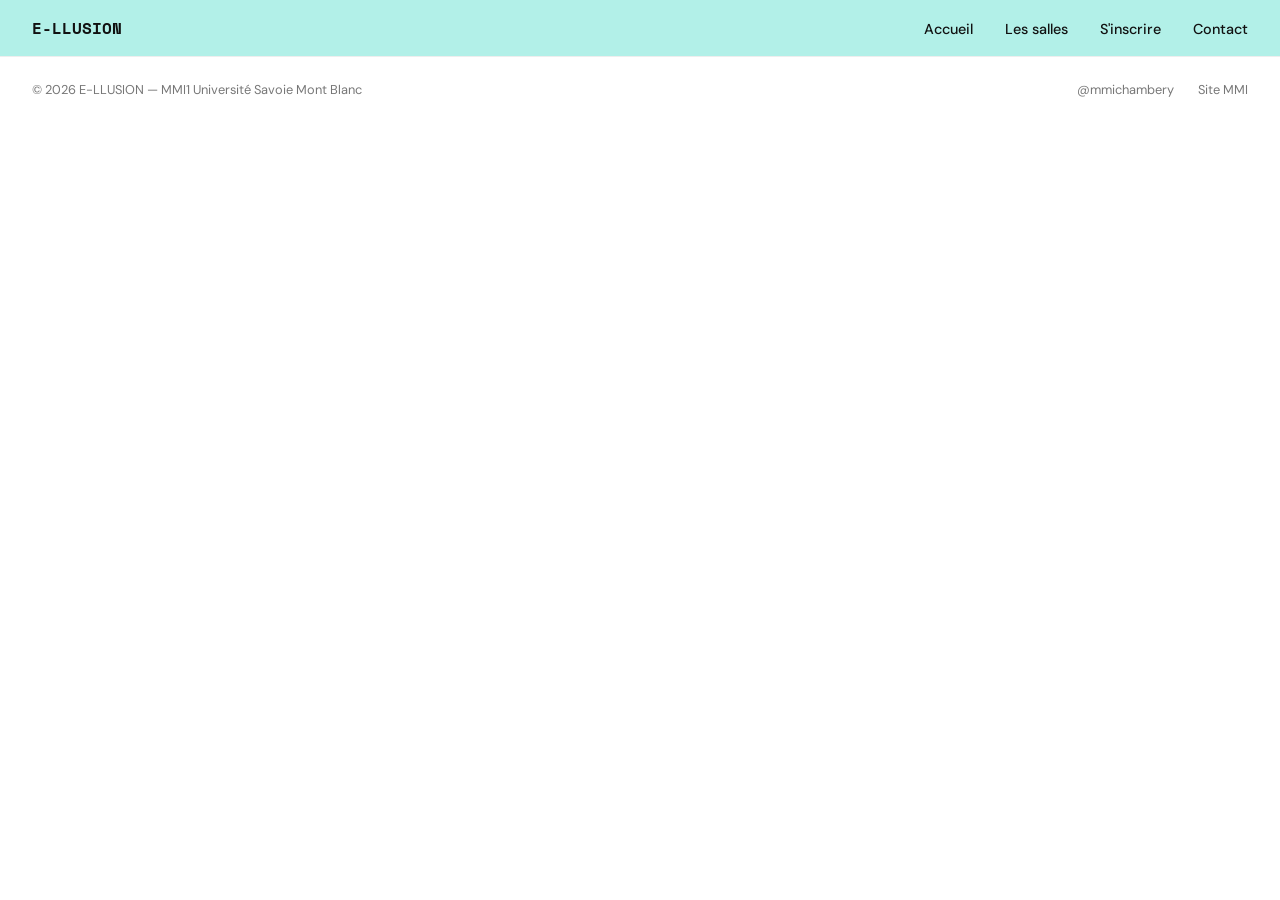
==== accueil.html @ 96d022f9 "ajout fichier" ====
<!DOCTYPE html>
<html lang="fr">
<head>
  <meta charset="UTF-8" />
  <meta name="viewport" content="width=device-width, initial-scale=1.0"/>
  <title>E-LLUSION — Accueil</title>
  <link href="https://fonts.googleapis.com/css2?family=Space+Mono:wght@400;700&family=DM+Sans:wght@300;400;500;600&display=swap" rel="stylesheet"/>
  <link rel="stylesheet" href="style.css"/>
</head>
<body>

<!-- NAV -->
<nav>
  <a class="nav-logo" href="accueil.html">E-LLUSION</a>
  <ul class="nav-links">
    <li><a href="accueil.html">Accueil</a></li>
    <li><a href="salles.html">Les salles</a></li>
    <li><a href="inscription.html">S'inscrire</a></li>
    <li><a href="contact.html">Contact</a></li>
  </ul>
</nav>

<main>

  <!-- ACCUEIL CONTENT -->
  <section>
    <div class="hero">
      <h1 class="hero-title">E–LLUSION<span>.</span></h1>
      <p class="hero-sub">
        Une exposition d'art interactive et multimédia pensée par les étudiant·es
        <strong>MMI1</strong> de l'Université Savoie Mont Blanc.
      </p>
      <div class="hero-buttons">
        <a class="btn-primary" href="inscription.html">S'inscrire →</a>
        <a class="btn-outline" href="salles.html">Découvrir l'expo</a>
      </div>
      <div class="hero-meta">
        <span>18 &amp; 19 juin 2026</span>
        <span>IUT de Chambéry — USMB</span>
        <span>4 salles immersives</span>
      </div>
    </div>

    <div class="explorer-section">
      <div class="explorer-label">Explorer</div>
      <div class="cards">
        <div class="card">
          <div class="card-dot"></div>
          <h3>Présentation</h3>
          <p>Découvrez les 4 salles immersives et leurs univers uniques créés par les étudiants MMI1.</p>
        </div>
        <div class="card">
          <div class="card-dot"></div>
          <h3>Participer</h3>
          <p>Inscrivez-vous pour vivre l'expérience E-LLUSION lors de l'exposition des 18 et 19 juin.</p>
        </div>
      </div>
    </div>

    <div class="about-section">
      <h2>Une expérience interactive et multimédia</h2>
      <p>E-LLUSION est une exposition conçue par les étudiants de première année du département MMI (Métiers du Multimédia et de l'Internet) de l'Université Savoie Mont Blanc. À travers 4 salles immersives, découvrez des installations interactives alliant art numérique, technologies multimédia et créativité. Chaque salle propose une expérience unique pensée pour questionner notre rapport au monde numérique et à la perception de la réalité.</p>
    </div>
  </section>

</main>

<!-- FOOTER -->
<footer>
  <span>© 2026 E-LLUSION — MMI1 Université Savoie Mont Blanc</span>
  <div style="display:flex;gap:1.5rem">
    <a href="https://instagram.com/mmi_annecy" target="_blank">@mmichambery</a>
    <a href="https://www.mmi-annecy.fr" target="_blank">Site MMI</a>
  </div>
</footer>

</body>
</html>
---- style.css ----
:root {
      --mint: #b2f0e8;
      --mint-dark: #7de0d2;
      --black: #111111;
      --white: #ffffff;
      --grey: #f4f4f4;
      --text: #222222;
      --accent: #e0302a;
    }

    * { margin: 0; padding: 0; box-sizing: border-box; }

    html { scroll-behavior: smooth; }

    body {
      font-family: 'DM Sans', sans-serif;
      color: var(--text);
      background: var(--white);
    }

    /* ── NAV ── */
    nav {
      position: sticky; top: 0; z-index: 100;
      background: var(--mint);
      display: flex; align-items: center; justify-content: space-between;
      padding: 0 2rem; height: 56px;
    }
    .nav-logo {
      font-family: 'Space Mono', monospace;
      font-size: 1rem; font-weight: 700;
      color: var(--black); text-decoration: none;
    }
    .nav-links { display: flex; gap: 2rem; list-style: none; }
    .nav-links a {
      font-size: .9rem; font-weight: 500;
      color: var(--black); text-decoration: none;
      transition: opacity .2s;
    }
    .nav-links a:hover { opacity: .6; }

    /* ── SECTIONS ── */
    section { display: none; }
    section.active { display: block; }

    /* ── HERO ── */
    #accueil {
      background: var(--white);
      min-height: 100vh;
    }
    .hero {
      text-align: center;
      padding: 5rem 2rem 3rem;
    }
    .hero-title {
      font-family: 'CutePixel', monospace;
      font-size: clamp(2.8rem, 8vw, 5.5rem);
      font-weight: 700;
      letter-spacing: -.02em;
      line-height: 1;
      color: var(--black);
    }
    .hero-title span { color: var(--accent); }
    .hero-sub {
      margin: 2rem auto 0;
      max-width: 540px;
      font-size: 1rem;
      line-height: 1.6;
      color: #444;
    }
    .hero-sub strong { color: #2bb5a0; }
    .hero-buttons {
      margin-top: 2.5rem;
      display: flex; gap: 1rem; justify-content: center; flex-wrap: wrap;
    }
    .btn-primary {
      background: var(--mint-dark);
      color: var(--black);
      border: none; border-radius: 999px;
      padding: .75rem 1.8rem;
      font-family: 'DM Sans', sans-serif;
      font-size: .95rem; font-weight: 600;
      cursor: pointer; transition: background .2s;
    }
    .btn-primary:hover { background: #5cd3c5; }
    .btn-outline {
      background: transparent;
      color: var(--black);
      border: 2px solid var(--black); border-radius: 999px;
      padding: .75rem 1.8rem;
      font-family: 'DM Sans', sans-serif;
      font-size: .95rem; font-weight: 600;
      cursor: pointer; transition: background .2s, color .2s;
    }
    .btn-outline:hover { background: var(--black); color: var(--white); }
    .hero-meta {
      margin-top: 2.5rem;
      display: flex; gap: 2rem; justify-content: center; flex-wrap: wrap;
      font-size: .85rem; color: #555;
    }
    .hero-meta span::before { margin-right: .35rem; }

    /* Explorer block */
    .explorer-section {
      background: var(--mint);
      padding: 4rem 2rem;
    }
    .explorer-label {
      font-family: 'Space Mono', monospace;
      font-size: 1rem; font-weight: 700;
      letter-spacing: .12em; text-transform: uppercase;
      margin-bottom: 2rem;
    }
    .cards {
      display: grid;
      grid-template-columns: repeat(auto-fit, minmax(260px, 1fr));
      gap: 1.5rem;
      max-width: 860px;
    }
    .card {
      background: var(--white);
      border-radius: 16px;
      padding: 2rem;
      cursor: pointer;
      transition: box-shadow .2s;
    }
    .card:hover { box-shadow: 0 8px 24px rgba(0,0,0,.1); }
    .card-dot {
      width: 40px; height: 40px; border-radius: 50%;
      background: var(--mint-dark);
      margin-bottom: 1.2rem;
    }
    .card h3 { font-size: 1.1rem; font-weight: 600; margin-bottom: .5rem; }
    .card p { font-size: .88rem; color: #555; line-height: 1.5; }

    /* About */
    .about-section {
      padding: 5rem 2rem;
      text-align: center;
    }
    .about-section h2 {
      font-size: 1.5rem; font-weight: 600; margin-bottom: 1.5rem;
    }
    .about-section p {
      max-width: 700px;
      margin: 0 auto;
      font-size: .97rem; line-height: 1.8; color: #444;
    }

    /* ── SALLES ── */
    #salles { background: var(--white); }
    .page-header {
      text-align: center;
      padding: 4rem 2rem 2rem;
    }
    .page-header h1 {
      font-family: 'CutePixel', monospace;
      font-size: clamp(2rem, 6vw, 3.5rem);
      font-weight: 700; letter-spacing: -.01em;
    }
    .page-header p {
      margin-top: .8rem;
      font-size: 1rem; color: #555;
    }
    .salles-list {
      padding: 2rem;
      max-width: 900px;
      margin: 0 auto;
      display: flex; flex-direction: column; gap: 2rem;
    }
    .salle-card {
      background: var(--white);
      border: 1px solid #e0e0e0;
      border-radius: 16px;
      padding: 2.5rem;
    }
    .salle-tag {
      display: inline-block;
      background: var(--mint-dark);
      color: var(--black);
      font-size: .75rem; font-weight: 700;
      padding: .25rem .7rem; border-radius: 999px;
      margin-bottom: 1rem;
    }
    .salle-card h2 { font-size: 1.4rem; font-weight: 700; margin-bottom: .35rem; }
    .salle-card .subtitle { font-style: italic; color: #666; font-size: .9rem; margin-bottom: 1rem; }
    .salle-card p { font-size: .92rem; line-height: 1.7; color: #444; margin-bottom: 1.5rem; }
    .programme-label { font-weight: 600; font-size: .88rem; margin-bottom: .75rem; }
    .programme-grid {
      display: grid;
      grid-template-columns: repeat(auto-fit, minmax(220px, 1fr));
      gap: .4rem .5rem;
      margin-bottom: 1.5rem;
    }
    .programme-item {
      display: flex; align-items: center; gap: .5rem;
      font-size: .85rem; color: #333;
    }
    .programme-item::before {
      content: '';
      width: 8px; height: 8px; border-radius: 50%;
      background: var(--mint-dark); flex-shrink: 0;
    }
    .btn-reserver {
      background: none; border: none;
      color: var(--black); font-family: 'DM Sans', sans-serif;
      font-size: .9rem; font-weight: 600;
      cursor: pointer; padding: 0;
      text-decoration: underline; text-underline-offset: 3px;
      transition: color .2s;
    }
    .btn-reserver:hover { color: #2bb5a0; }

    .cta-band {
      background: var(--mint);
      text-align: center;
      padding: 4rem 2rem;
      margin-top: 2rem;
    }
    .cta-band h2 { font-size: 1.5rem; font-weight: 700; margin-bottom: .5rem; }
    .cta-band p { font-size: .9rem; color: #444; margin-bottom: 1.5rem; }

    /* ── INSCRIPTION ── */
    #inscription { background: var(--white); }
    .form-wrapper {
      max-width: 680px;
      margin: 0 auto;
      padding: 0 2rem 4rem;
    }
    .form-card {
      background: var(--white);
      border: 1px solid #ddd;
      border-radius: 16px;
      padding: 2.5rem;
    }
    .form-section-title {
      font-size: 1.05rem; font-weight: 700;
      margin-bottom: 1.2rem; color: var(--black);
    }
    .form-row {
      display: grid;
      grid-template-columns: 1fr 1fr;
      gap: 1rem;
    }
    .form-group { display: flex; flex-direction: column; gap: .4rem; margin-bottom: 1rem; }
    .form-group label { font-size: .85rem; font-weight: 600; }
    .form-group input, .form-group select {
      border: 1.5px solid #ddd; border-radius: 8px;
      padding: .65rem .9rem;
      font-family: 'DM Sans', sans-serif;
      font-size: .9rem; color: var(--text);
      outline: none; transition: border-color .2s;
      background: var(--white);
    }
    .form-group input:focus, .form-group select:focus { border-color: var(--mint-dark); }
    .day-grid {
      display: grid; grid-template-columns: 1fr 1fr; gap: .75rem;
    }
    .day-btn {
      border: 1.5px solid #ddd; border-radius: 8px;
      padding: .75rem; text-align: center;
      font-family: 'DM Sans', sans-serif; font-size: .88rem;
      cursor: pointer; background: var(--white); transition: all .2s;
    }
    .day-btn.selected { border-color: var(--mint-dark); background: var(--mint); font-weight: 600; }
    .day-btn:hover { border-color: var(--mint-dark); }
    .info-box {
      background: #fffbeb; border: 1px solid #f0d060;
      border-radius: 10px; padding: 1rem 1.2rem;
      font-size: .83rem; line-height: 1.8; color: #555;
      margin-bottom: 1.5rem;
    }
    .info-box strong { color: #333; display: block; margin-bottom: .3rem; }
    .form-divider { border: none; border-top: 1px solid #eee; margin: 1.5rem 0; }
    .btn-submit {
      width: 100%; padding: 1rem;
      background: var(--mint-dark); border: none; border-radius: 999px;
      font-family: 'DM Sans', sans-serif; font-size: 1rem; font-weight: 700;
      color: var(--black); cursor: pointer; transition: background .2s;
    }
    .btn-submit:hover { background: #5cd3c5; }
    .contact-hint {
      text-align: center; font-size: .82rem; color: #666; margin-top: 1rem;
    }
    .contact-hint a { color: #2bb5a0; }

    /* ── CONTACT ── */
    #contact { background: var(--white); }
    .contact-grid {
      max-width: 820px; margin: 0 auto;
      padding: 0 2rem 4rem;
      display: grid;
      grid-template-columns: repeat(auto-fit, minmax(320px, 1fr));
      gap: 1.5rem;
    }
    .contact-card {
      background: var(--white); border: 1px solid #e5e5e5;
      border-radius: 16px; padding: 2rem;
    }
    .contact-card.mint { background: var(--mint); border-color: transparent; }
    .contact-card h3 { font-size: 1.1rem; font-weight: 700; margin-bottom: 1.2rem; }
    .contact-item { display: flex; align-items: flex-start; gap: .9rem; margin-bottom: 1.2rem; }
    .contact-icon {
      width: 36px; height: 36px; border-radius: 50%;
      background: var(--mint-dark); display: flex; align-items: center;
      justify-content: center; flex-shrink: 0; font-size: .9rem;
    }
    .contact-item h4 { font-size: .88rem; font-weight: 600; }
    .contact-item p, .contact-item a {
      font-size: .85rem; color: #444; line-height: 1.5; text-decoration: none;
    }
    .contact-item a { color: #2bb5a0; }
    .faq-card {
      grid-column: 1 / -1;
      background: var(--white); border: 1px solid #e5e5e5;
      border-radius: 16px; padding: 2rem;
    }
    .faq-item { margin-bottom: 1.5rem; }
    .faq-item h4 { font-size: .95rem; font-weight: 700; margin-bottom: .3rem; }
    .faq-item p { font-size: .88rem; color: #555; line-height: 1.6; }

    /* ── FOOTER ── */
    footer {
      background: var(--white); border-top: 1px solid #eee;
      padding: 1.5rem 2rem;
      display: flex; align-items: center; justify-content: space-between;
      flex-wrap: wrap; gap: 1rem;
      font-size: .8rem; color: #777;
    }
    footer a { color: #777; text-decoration: none; }
    footer a:hover { color: var(--text); }

    /* ── SUCCESS ── */
    .success-banner {
      display: none;
      background: #d4f5ee; border: 1px solid var(--mint-dark);
      border-radius: 10px; padding: 1rem 1.4rem;
      font-size: .9rem; font-weight: 600; color: #1a7a6e;
      margin-bottom: 1.5rem; text-align: center;
    }

    @media (max-width: 600px) {
      .form-row { grid-template-columns: 1fr; }
      .nav-links { gap: 1rem; }
      nav { padding: 0 1rem; }
    }
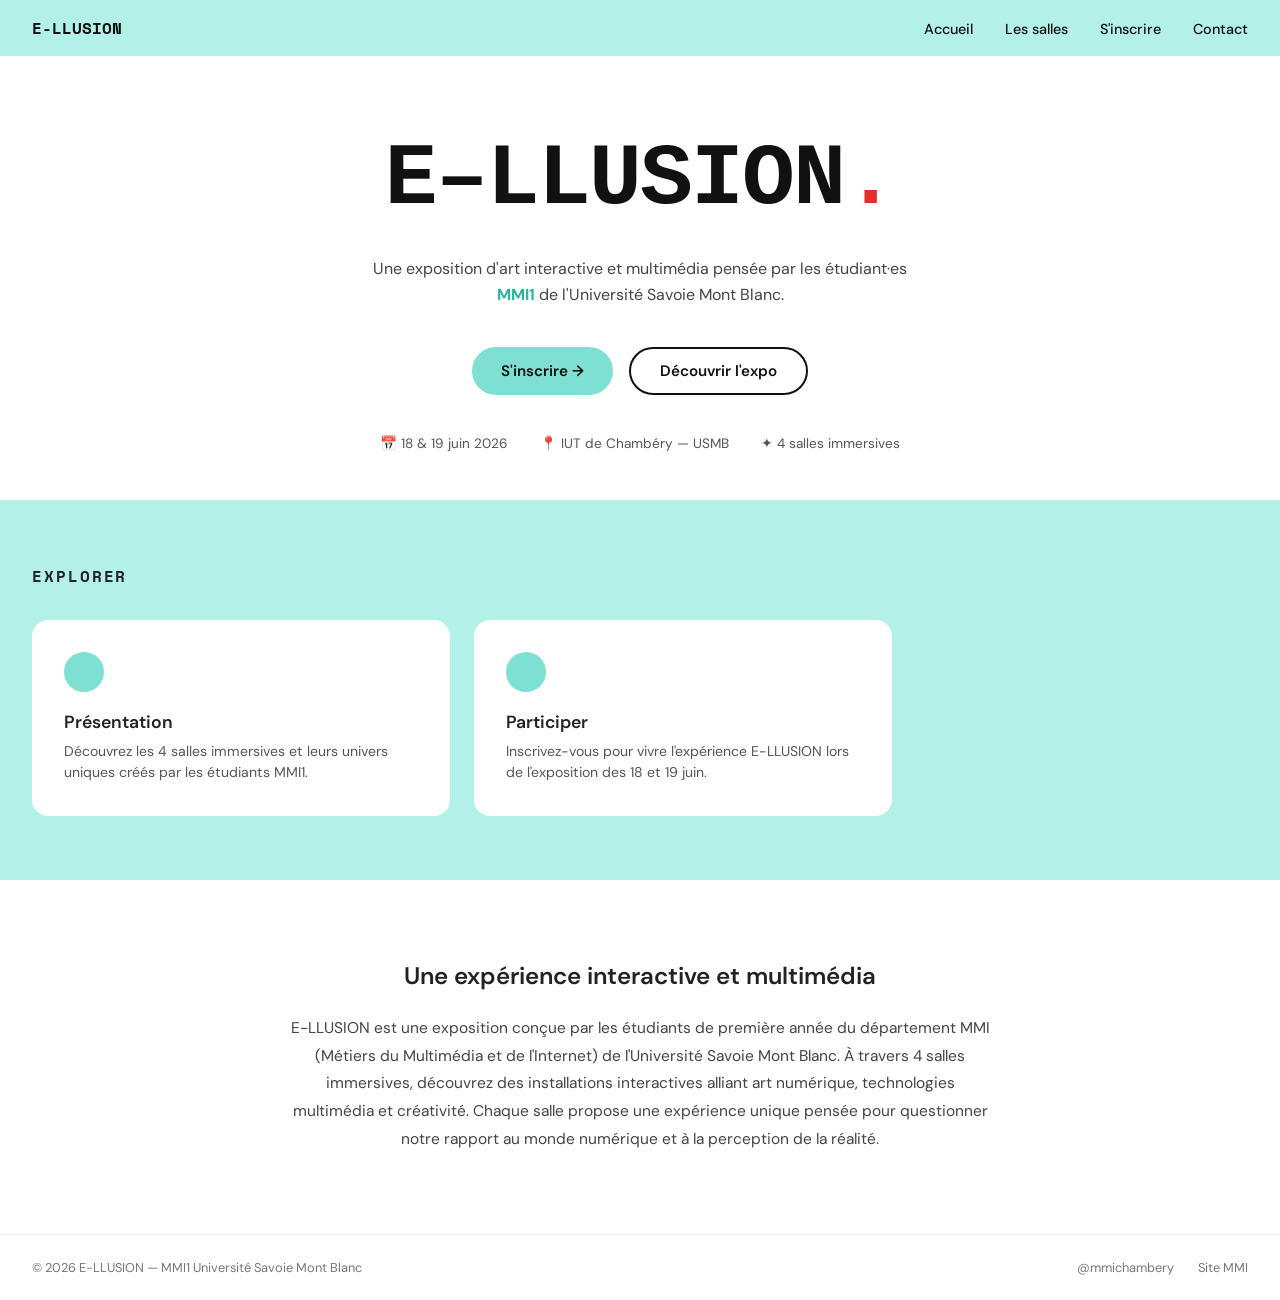
==== commit c0cef876: "Accueil corriger" ====
--- a/accueil.html
+++ b/accueil.html
@@ -22,48 +22,48 @@
 
 <main>
 
-  <!-- ACCUEIL CONTENT -->
-  <section>
-    <div class="hero">
-      <h1 class="hero-title">E–LLUSION<span>.</span></h1>
-      <p class="hero-sub">
-        Une exposition d'art interactive et multimédia pensée par les étudiant·es
-        <strong>MMI1</strong> de l'Université Savoie Mont Blanc.
-      </p>
-      <div class="hero-buttons">
-        <a class="btn-primary" href="inscription.html">S'inscrire →</a>
-        <a class="btn-outline" href="salles.html">Découvrir l'expo</a>
+<!-- ─── ACCUEIL ─── -->
+<section id="accueil" class="active">
+
+  <div class="hero">
+    <h1 class="hero-title">E–LLUSION<span>.</span></h1>
+    <p class="hero-sub">
+      Une exposition d'art interactive et multimédia pensée par les étudiant·es
+      <strong>MMI1</strong> de l'Université Savoie Mont Blanc.
+    </p>
+    <div class="hero-buttons">
+      <button class="btn-primary" onclick="showSection('inscription')">S'inscrire →</button>
+      <button class="btn-outline" onclick="showSection('salles')">Découvrir l'expo</button>
+    </div>
+    <div class="hero-meta">
+      <span>📅 18 &amp; 19 juin 2026</span>
+      <span>📍 IUT de Chambéry — USMB</span>
+      <span>✦ 4 salles immersives</span>
+    </div>
+  </div>
+
+  <div class="explorer-section">
+    <div class="explorer-label">Explorer</div>
+    <div class="cards">
+      <div class="card" onclick="showSection('salles')">
+        <div class="card-dot"></div>
+        <h3>Présentation</h3>
+        <p>Découvrez les 4 salles immersives et leurs univers uniques créés par les étudiants MMI1.</p>
       </div>
-      <div class="hero-meta">
-        <span>18 &amp; 19 juin 2026</span>
-        <span>IUT de Chambéry — USMB</span>
-        <span>4 salles immersives</span>
+      <div class="card" onclick="showSection('inscription')">
+        <div class="card-dot"></div>
+        <h3>Participer</h3>
+        <p>Inscrivez-vous pour vivre l'expérience E-LLUSION lors de l'exposition des 18 et 19 juin.</p>
       </div>
     </div>
+  </div>
 
-    <div class="explorer-section">
-      <div class="explorer-label">Explorer</div>
-      <div class="cards">
-        <div class="card">
-          <div class="card-dot"></div>
-          <h3>Présentation</h3>
-          <p>Découvrez les 4 salles immersives et leurs univers uniques créés par les étudiants MMI1.</p>
-        </div>
-        <div class="card">
-          <div class="card-dot"></div>
-          <h3>Participer</h3>
-          <p>Inscrivez-vous pour vivre l'expérience E-LLUSION lors de l'exposition des 18 et 19 juin.</p>
-        </div>
-      </div>
-    </div>
+  <div class="about-section">
+    <h2>Une expérience interactive et multimédia</h2>
+    <p>E-LLUSION est une exposition conçue par les étudiants de première année du département MMI (Métiers du Multimédia et de l'Internet) de l'Université Savoie Mont Blanc. À travers 4 salles immersives, découvrez des installations interactives alliant art numérique, technologies multimédia et créativité. Chaque salle propose une expérience unique pensée pour questionner notre rapport au monde numérique et à la perception de la réalité.</p>
+  </div>
 
-    <div class="about-section">
-      <h2>Une expérience interactive et multimédia</h2>
-      <p>E-LLUSION est une exposition conçue par les étudiants de première année du département MMI (Métiers du Multimédia et de l'Internet) de l'Université Savoie Mont Blanc. À travers 4 salles immersives, découvrez des installations interactives alliant art numérique, technologies multimédia et créativité. Chaque salle propose une expérience unique pensée pour questionner notre rapport au monde numérique et à la perception de la réalité.</p>
-    </div>
-  </section>
-
-</main>
+</section>
 
 <!-- FOOTER -->
 <footer>
